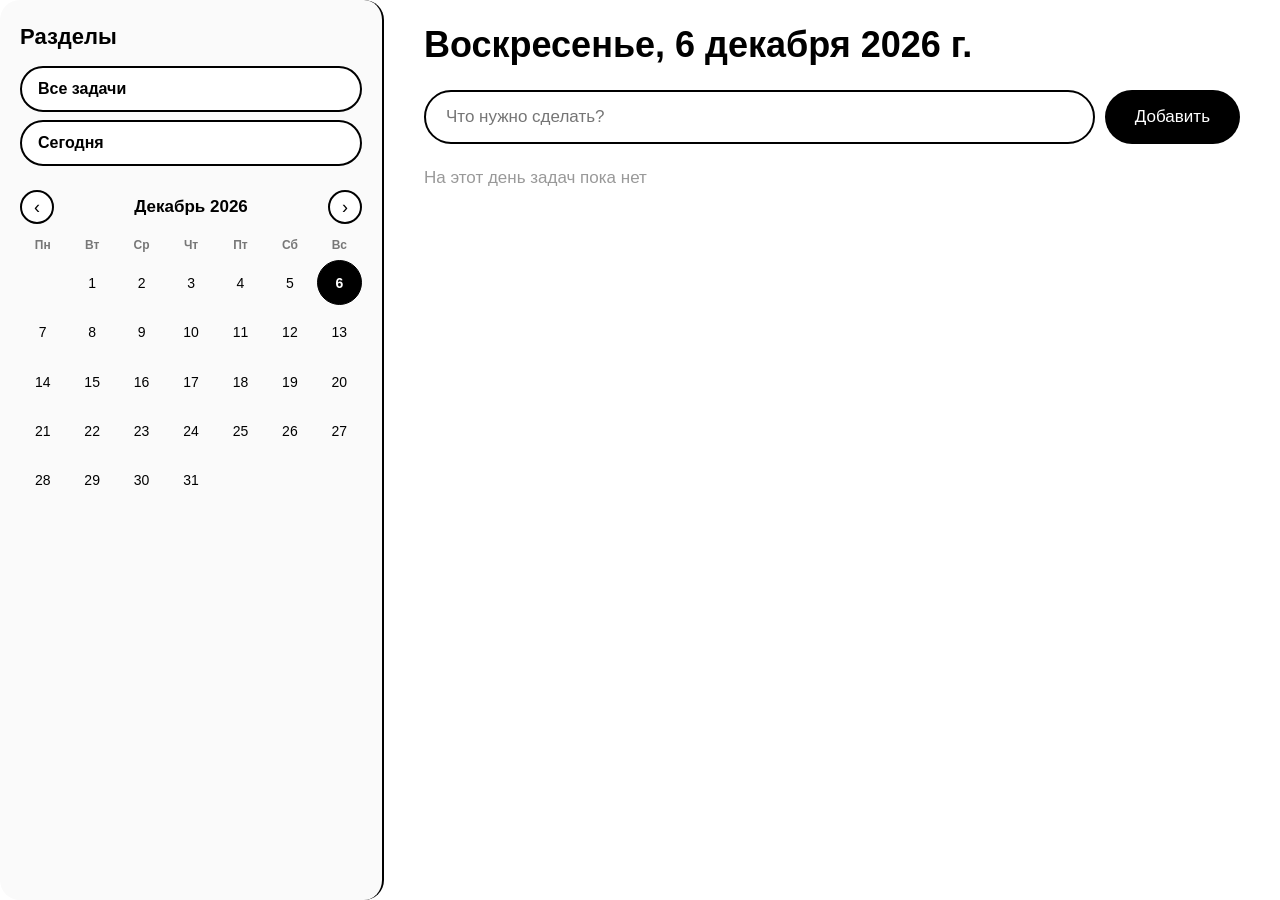
==== todolist.html @ 5d59df92 "To Do List" ====
<!DOCTYPE html>
<html lang="ru">
<head>
    <link rel="stylesheet" href="style.css">
    <meta charset="UTF-8">
    <meta name="viewport" content="width=device-width, initial-scale=1.0">
    <title>Список задач</title>
</head>
<body>
    <main class="app">
        <aside class="sidebar" aria-label="Выбор раздела">
            <h2 class="sidebar-title">Разделы</h2>

            <button type="button" id="all-button" class="sidebar-button">Все задачи</button>
            <button type="button" id="today-button" class="sidebar-button">Сегодня</button>

            <section class="calendar" aria-label="Календарь">
                <div class="calendar-header">
                    <button type="button" id="prev-month" class="calendar-nav-button" aria-label="Предыдущий месяц">‹</button>
                    <span id="calendar-month" class="calendar-month"></span>
                    <button type="button" id="next-month" class="calendar-nav-button" aria-label="Следующий месяц">›</button>
                </div>
                <div id="calendar-grid" class="calendar-grid"></div>
            </section>
        </aside>

        <section class="content">
            <h1 id="content-title" class="content-title"></h1>

            <form id="task-form" class="task-form">
                <label for="task-input" class="visually-hidden">Новая задача</label>
                <input
                    type="text"
                    id="task-input"
                    class="task-input"
                    placeholder="Что нужно сделать?"
                    autocomplete="off"
                    required
                >

                 <label for="task-date" class="visually-hidden">Дата задачи</label>
                <input type="date" id="task-date" class="task-date-input" hidden>

                <button type="submit" class="task-add-button">Добавить</button>
            </form>

            <div id="task-container"></div>
            <p id="empty-message" class="task-empty" hidden></p>
        </section>
    </main>

    <script src="javascript.js"></script>
</body>
</html>
---- style.css ----
body {
    margin: 0;
    max-width: 100%;
}

.header-block {
    display: flex;
    justify-content: space-between;
    margin: 0 15px 0;
}

.header-text {
    font-size: 15px;
    font-weight: bold;
    font-family: 'Segoe UI', Tahoma, Geneva, Verdana, sans-serif;
}

.hero-logo {
    font-size: 190px;
    max-width: 100%;
    font-family: 'Segoe UI', Tahoma, Geneva, Verdana, sans-serif;
}

.hero-block {
    display: flex;
    align-items: center;
    justify-content: center;
    flex-direction: column;
}

.hero-button {
    font-family: 'Segoe UI', Tahoma, Geneva, Verdana, sans-serif;
    font-size: 17px;
    padding: 20px 30px;
    border: none;
    background-color: black;
    color: white;
    border-radius: 30px;
    cursor: pointer;
}

.hero-button:active {
    transform: scale(1.03);
}

.visually-hidden {
    position: absolute;
    width: 1px;
    height: 1px;
    overflow: hidden;
    clip: rect(0 0 0 0);
    white-space: nowrap;
}

.todo-block {
    max-width: 600px;
    margin: 0 auto;
    padding: 40px 15px;
    font-family: 'Segoe UI', Tahoma, Geneva, Verdana, sans-serif;
}

.todo-title {
    font-size: 48px;
    text-align: center;
}

.todo-form {
    display: flex;
    gap: 10px;
    margin-bottom: 20px;
}

.todo-input {
    flex: 1;
    padding: 15px 20px;
    font-size: 17px;
    border: 2px solid black;
    border-radius: 30px;
    outline: none;
}

.todo-add-button {
    padding: 15px 30px;
    font-size: 17px;
    border: none;
    background-color: black;
    color: white;
    border-radius: 30px;
    cursor: pointer;
}

.todo-add-button:active {
    transform: scale(1.03);
}

.todo-list {
    list-style: none;
    margin: 0;
    padding: 0;
}

.todo-item {
    display: flex;
    align-items: center;
    gap: 12px;
    padding: 14px 0;
    border-bottom: 1px solid #ddd;
}

.todo-checkbox {
    width: 20px;
    height: 20px;
    cursor: pointer;
}

.todo-text {
    flex: 1;
    font-size: 18px;
    word-break: break-word;
}

.todo-item.done .todo-text {
    text-decoration: line-through;
    color: #999;
}

.todo-delete-button {
    padding: 8px 16px;
    font-size: 14px;
    border: 1px solid black;
    background: white;
    border-radius: 20px;
    cursor: pointer;
}

.todo-delete-button:hover {
    background: black;
    color: white;
}

.todo-empty {
    text-align: center;
    color: #999;
}


[hidden] { display: none !important; }

.visually-hidden {
    position: absolute;
    width: 1px;
    height: 1px;
    overflow: hidden;
    clip: rect(0 0 0 0);
    white-space: nowrap;
}

.app {
    display: flex;
    min-height: 100vh;
    font-family: 'Segoe UI', Tahoma, Geneva, Verdana, sans-serif;
}


.sidebar {
    flex: 0 0 30%;
    box-sizing: border-box;
    padding: 24px 20px;
    border-right: 2px solid black;
    background: #fafafa;
    border-radius: 20px;
}

.sidebar-title {
    margin: 0 0 16px;
    font-size: 22px;
}

.sidebar-button {
    display: block;
    width: 100%;
    margin-bottom: 8px;
    padding: 12px 16px;
    font-family: inherit;
    font-size: 16px;
    font-weight: bold;
    text-align: left;
    border: 2px solid black;
    border-radius: 30px;
    background: white;
    color: black;
    cursor: pointer;
}

.sidebar-button:hover,
.sidebar-button.active {
    background: black;
    color: white;
}


.calendar {
    margin-top: 24px;
}

.calendar-header {
    display: flex;
    align-items: center;
    justify-content: space-between;
    margin-bottom: 10px;
}

.calendar-month {
    font-weight: bold;
    font-size: 17px;
}

.calendar-nav-button {
    width: 34px;
    height: 34px;
    font-size: 18px;
    line-height: 1;
    border: 2px solid black;
    border-radius: 50%;
    background: white;
    cursor: pointer;
}

.calendar-nav-button:hover {
    background: black;
    color: white;
}

.calendar-grid {
    display: grid;
    grid-template-columns: repeat(7, 1fr);
    gap: 4px;
}

.calendar-weekday {
    padding: 4px 0;
    text-align: center;
    font-size: 12px;
    font-weight: bold;
    color: #777;
}

.calendar-day {
    position: relative;
    aspect-ratio: 1;
    padding: 0;
    font-family: inherit;
    font-size: 14px;
    border: 1px solid transparent;
    border-radius: 50%;
    background: transparent;
    cursor: pointer;
}

.calendar-day:hover {
    border-color: black;
}

.calendar-day.today {
    border-color: black;
    font-weight: bold;
}

.calendar-day.selected {
    background: black;
    color: white;
}

.calendar-day.has-tasks::after {
    content: '';
    position: absolute;
    bottom: 4px;
    left: 50%;
    width: 5px;
    height: 5px;
    margin-left: -2.5px;
    border-radius: 50%;
    background: currentColor;
}


.content {
    flex: 1;
    box-sizing: border-box;
    padding: 24px 40px;
}

.content-title {
    margin: 0 0 24px;
    font-size: 36px;
}

.task-form {
    display: flex;
    flex-wrap: wrap;
    gap: 10px;
    margin-bottom: 24px;
}

.task-input {
    flex: 1;
    min-width: 180px;
    padding: 15px 20px;
    font-family: inherit;
    font-size: 17px;
    border: 2px solid black;
    border-radius: 30px;
    outline: none;
}

.task-date-input {
    padding: 15px 20px;
    font-family: inherit;
    font-size: 17px;
    border: 2px solid black;
    border-radius: 30px;
    outline: none;
}

.task-add-button {
    padding: 15px 30px;
    font-family: inherit;
    font-size: 17px;
    border: none;
    background-color: black;
    color: white;
    border-radius: 30px;
    cursor: pointer;
}

.task-add-button:active {
    transform: scale(1.03);
}

.task-group {
    margin-bottom: 28px;
}

.task-group-title {
    margin: 0 0 6px;
    font-size: 20px;
}

.task-list {
    list-style: none;
    margin: 0;
    padding: 0;
}

.task-item {
    display: flex;
    align-items: center;
    gap: 12px;
    padding: 14px 0;
    border-bottom: 1px solid #ddd;
}

.task-checkbox {
    width: 20px;
    height: 20px;
    cursor: pointer;
}

.task-text {
    flex: 1;
    font-size: 18px;
    word-break: break-word;
}

.task-item.done .task-text {
    text-decoration: line-through;
    color: #999;
}

.task-delete-button {
    padding: 8px 16px;
    font-family: inherit;
    font-size: 14px;
    border: 1px solid black;
    background: white;
    border-radius: 20px;
    cursor: pointer;
}

.task-delete-button:hover {
    background: black;
    color: white;
}

.task-empty {
    color: #999;
    font-size: 17px;
}


@media (max-width: 800px) {
    .app {
        flex-direction: column;
    }

    .sidebar {
        flex: none;
        min-width: 0;
        width: 100%;
        padding: calc(16px + env(safe-area-inset-top))
                 max(16px, env(safe-area-inset-right))
                 20px
                 max(16px, env(safe-area-inset-left));
        border-right: none;
        border-bottom: 2px solid black;
    }

    .sidebar-title {
        margin-bottom: 12px;
        font-size: 20px;
    }

    .sidebar-nav {
        display: grid;
        grid-template-columns: 1fr 1fr;
        gap: 8px;
    }

    .sidebar-button {
        min-height: 46px;
        margin-bottom: 5px;
        padding: 10px 12px;
        font-size: 15px;
        text-align: center;
    }

    .calendar {
        margin-top: 16px;
    }

    .calendar-nav-button {
        width: 44px;
        height: 44px;
        font-size: 22px;
    }

    .calendar-day {
        font-size: 15px;
    }

    .content {
        padding: 20px
                 max(16px, env(safe-area-inset-right))
                 calc(28px + env(safe-area-inset-bottom))
                 max(16px, env(safe-area-inset-left));
    }

    .content-title {
        font-size: 28px;
    }
}

@media (max-width: 800px) {
    .header-block {
        flex-direction: column;
        align-items: center;
        gap: 4px;
        margin: 0 16px;
        padding-top: env(safe-area-inset-top);
        text-align: center;
    }

    .header-text {
        margin: 4px 0;
        font-size: 12px;
    }

    .hero-block {
        padding: 40px 16px;
    }

    .hero-logo {
        margin: 0 0 28px;
        font-size: 40vw;
        text-align: center;
    }

    .hero-button {
        width: 310px;

        padding: 18px 24px;
        font-size: 16px;
    }
}
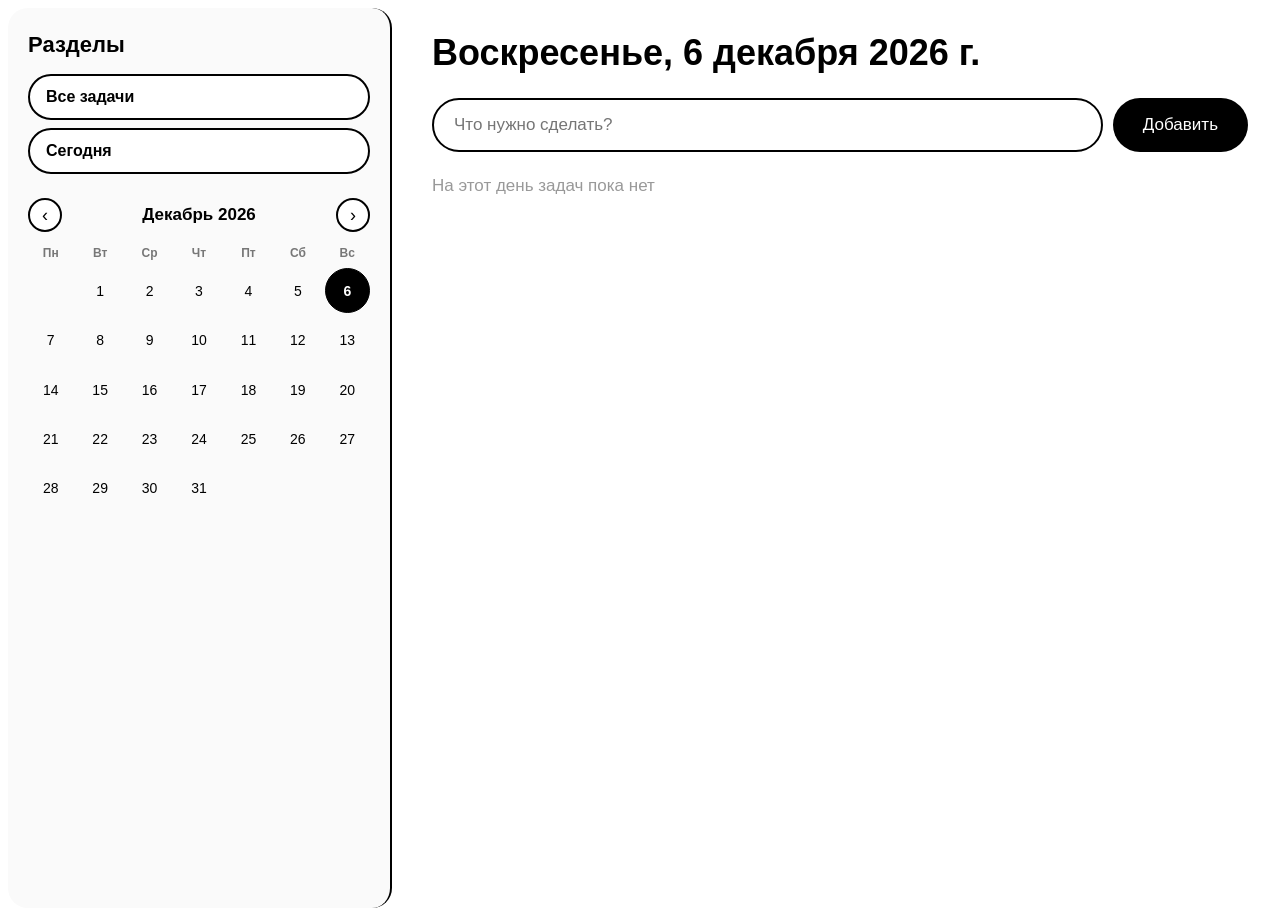
==== commit b2d363a0: "To Do List" ====
--- a/todolist.html
+++ b/todolist.html
@@ -10,9 +10,10 @@
     <main class="app">
         <aside class="sidebar" aria-label="Выбор раздела">
             <h2 class="sidebar-title">Разделы</h2>
-
-            <button type="button" id="all-button" class="sidebar-button">Все задачи</button>
-            <button type="button" id="today-button" class="sidebar-button">Сегодня</button>
+            <div class="sidebar-nav">
+                <button type="button" id="all-button" class="sidebar-button">Все задачи</button>
+                <button type="button" id="today-button" class="sidebar-button">Сегодня</button>
+            </div>
 
             <section class="calendar" aria-label="Календарь">
                 <div class="calendar-header">
--- a/style.css
+++ b/style.css
@@ -1,6 +1,23 @@
-body {
-    margin: 0;
+*, *::before, *::after { box-sizing: border-box; }
+
+html { -webkit-text-size-adjust: 100%; }
+
+
+html, body {
+    width: 100%;
     max-width: 100%;
+    overflow-x: hidden;
+}
+
+button {
+    color: black;
+    font-family: inherit;
+    -webkit-appearance: none;
+    appearance: none;
+}
+
+input {
+    color: black;
 }
 
 .header-block {
@@ -158,12 +175,14 @@
 .app {
     display: flex;
     min-height: 100vh;
+    min-height: 100dvh;
     font-family: 'Segoe UI', Tahoma, Geneva, Verdana, sans-serif;
 }
 
 
 .sidebar {
     flex: 0 0 30%;
+    min-width: 240px;
     box-sizing: border-box;
     padding: 24px 20px;
     border-right: 2px solid black;
@@ -233,7 +252,8 @@
 
 .calendar-grid {
     display: grid;
-    grid-template-columns: repeat(7, 1fr);
+    min-width: 0;
+    grid-template-columns: repeat(7, minmax(0, 1fr));
     gap: 4px;
 }
 
@@ -286,6 +306,7 @@
 
 .content {
     flex: 1;
+    min-width: 0;
     box-sizing: border-box;
     padding: 24px 40px;
 }
@@ -456,7 +477,84 @@
     }
 
     .content-title {
-        font-size: 28px;
+        font-size: 26px;
+        margin-bottom: 16px;
+        overflow-wrap: anywhere;
+    }
+
+    .task-form {
+        flex-direction: column;
+        gap: 10px;
+        margin-bottom: 20px;
+    }
+
+    .task-input,
+    .task-date-input,
+    .task-add-button {
+        flex: none;
+        width: 100%;
+        min-width: 0;
+        min-height: 50px;
+        font-size: 16px;
+    }
+
+    .task-date-input {
+        display: block;
+        max-width: 100%;
+        -webkit-appearance: none;
+        appearance: none;
+        background: white;
+        text-align: left;
+    }
+
+    .task-date-input::-webkit-date-and-time-value {
+        min-width: 0;
+        text-align: left;
+    }
+
+    .task-item {
+        gap: 12px;
+        padding: 12px 0;
+    }
+
+    .task-checkbox {
+        flex: none;
+        width: 24px;
+        height: 24px;
+    }
+
+    .task-text {
+        min-width: 0;
+        font-size: 17px;
+    }
+
+    .task-delete-button {
+        flex: none;
+        min-height: 40px;
+        padding: 8px 14px;
+    }
+
+    .task-group-title {
+        font-size: 18px;
+    }
+}
+
+@media (max-width: 380px) {
+    .content-title {
+        font-size: 23px;
+    }
+
+    .calendar-grid {
+        gap: 2px;
+    }
+
+    .calendar-day {
+        font-size: 14px;
+    }
+
+    .task-delete-button {
+        padding: 8px 10px;
+        font-size: 13px;
     }
 }
 
@@ -472,7 +570,7 @@
 
     .header-text {
         margin: 4px 0;
-        font-size: 12px;
+        font-size: 13px;
     }
 
     .hero-block {
@@ -487,7 +585,6 @@
 
     .hero-button {
         width: 310px;
-
         padding: 18px 24px;
         font-size: 16px;
     }
